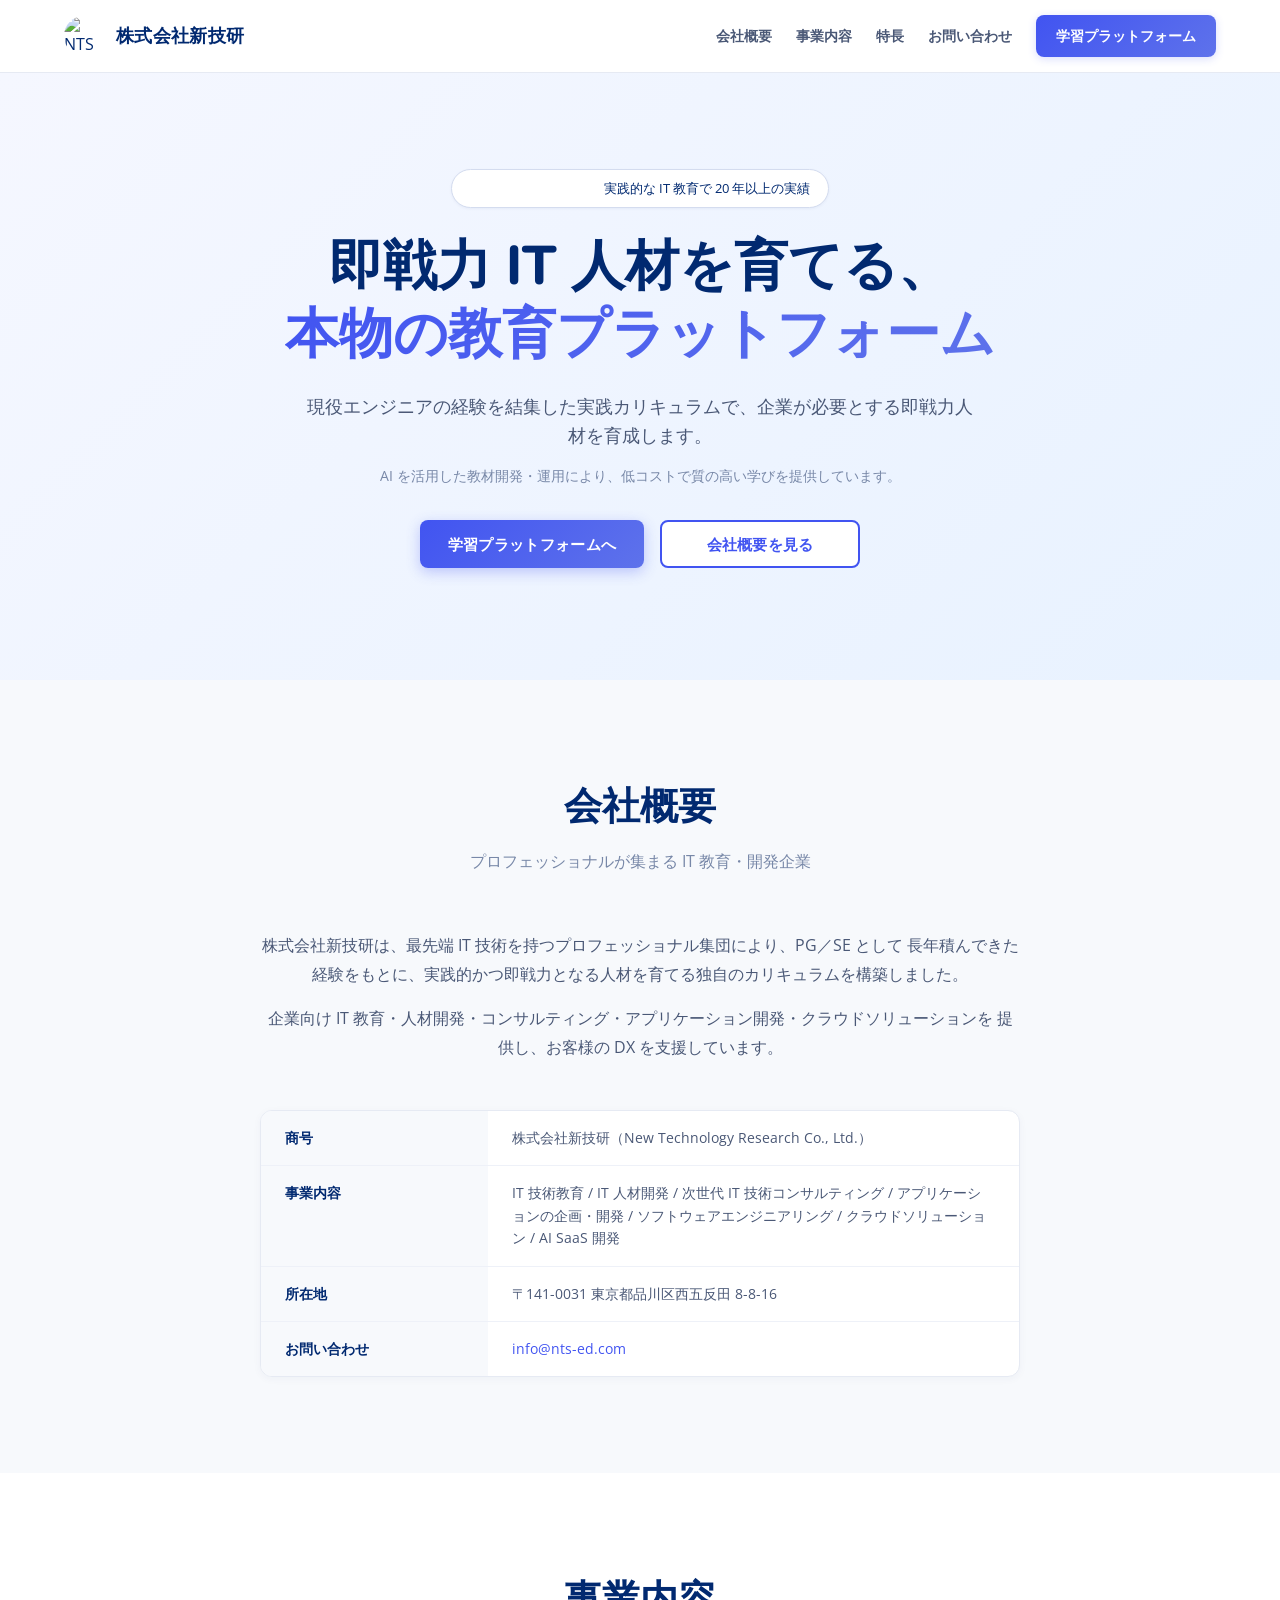
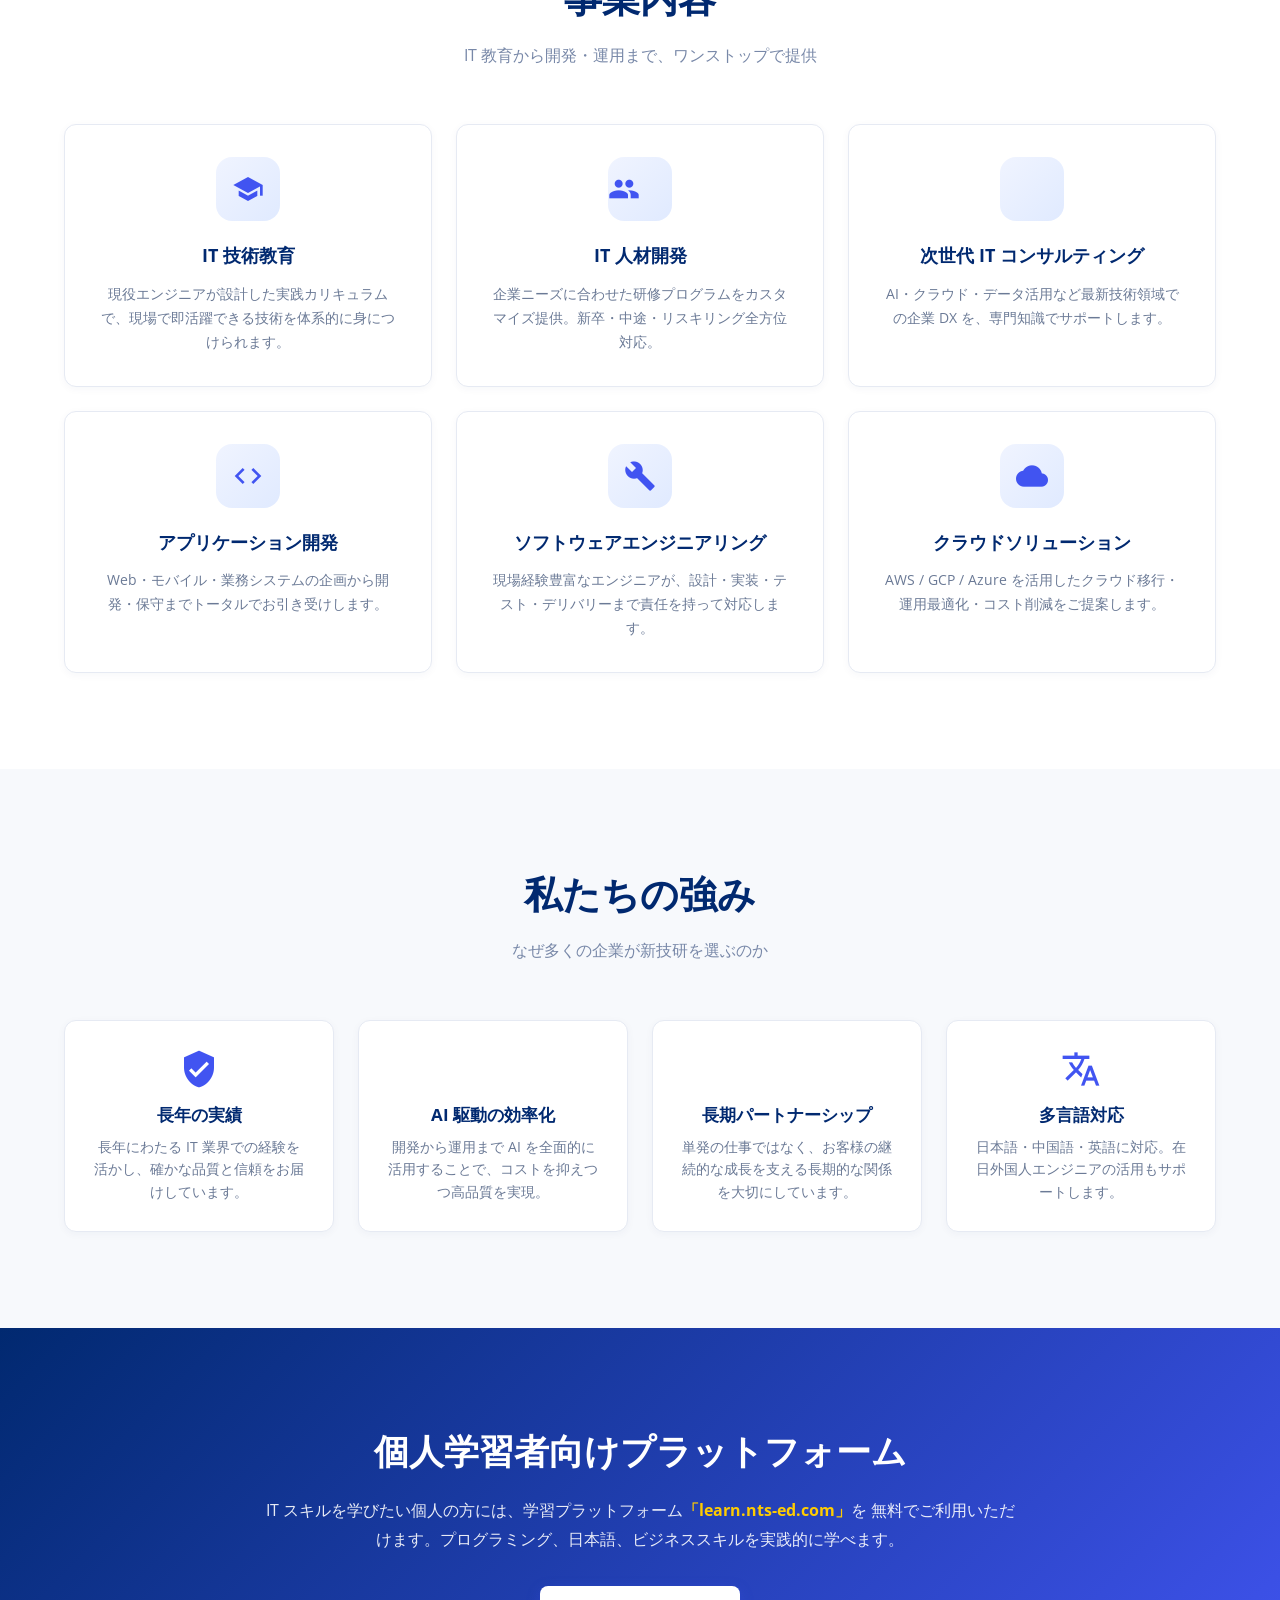
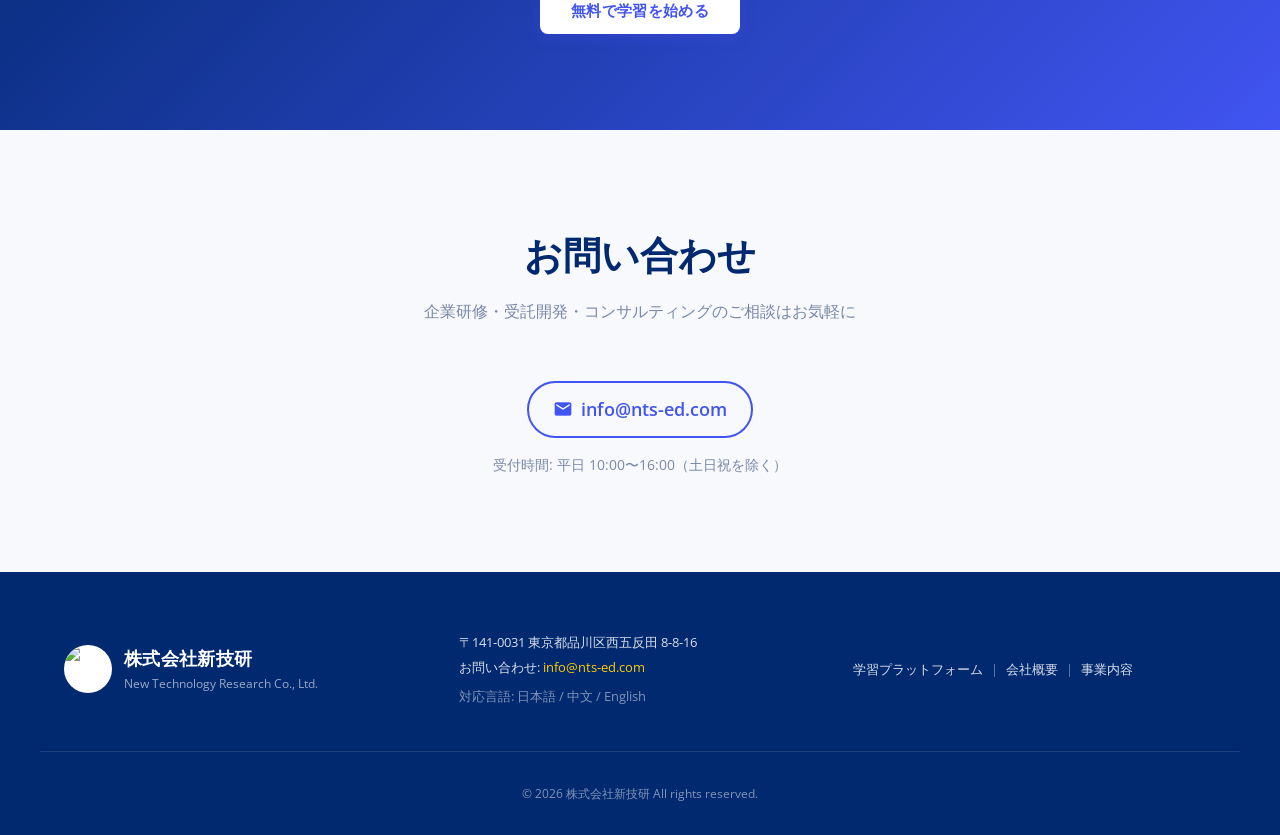
==== index.html @ fd49f2a6 "redesign: clean professional landing page matching learn.nts-ed.com style Replaces the BootstrapMade" ====
<!DOCTYPE html>
<html lang="ja">

<head>
  <meta charset="utf-8">
  <meta content="width=device-width, initial-scale=1.0" name="viewport">

  <title>株式会社新技研 — IT 教育・人材開発・AI ソリューション</title>
  <meta name="description" content="株式会社新技研は、即戦力 IT 人材を育成する教育サービスと、企業向け AI ソリューション・アプリケーション開発を提供しています。">
  <meta name="keywords" content="IT教育, IT人材育成, プログラミング教育, AIソリューション, クラウド開発, 株式会社新技研">

  <!-- Favicons -->
  <link href="assets/img/favicon.png" rel="icon">
  <link href="assets/img/apple-touch-icon.png" rel="apple-touch-icon">

  <!-- Google Fonts -->
  <link href="https://fonts.googleapis.com/css?family=Open+Sans:300,300i,400,400i,600,600i,700,700i|Nunito:300,300i,400,400i,600,600i,700,700i,800,800i&display=swap" rel="stylesheet">

  <!-- Material Icons -->
  <link href="https://fonts.googleapis.com/icon?family=Material+Icons" rel="stylesheet">

  <link href="assets/css/style.css" rel="stylesheet">
</head>

<body>

  <!-- ======= Header ======= -->
  <header class="site-header">
    <div class="container header-inner">
      <a href="#" class="brand">
        <img src="assets/img/logo.png" alt="NTS" class="brand-icon">
        <span class="brand-name">株式会社新技研</span>
      </a>
      <nav class="header-nav">
        <a href="#about">会社概要</a>
        <a href="#services">事業内容</a>
        <a href="#features">特長</a>
        <a href="#contact">お問い合わせ</a>
        <a href="https://learn.nts-ed.com" class="cta-link" target="_blank" rel="noopener">学習プラットフォーム</a>
      </nav>
      <button class="mobile-toggle" aria-label="メニュー" onclick="document.querySelector('.header-nav').classList.toggle('open')">
        <span class="material-icons">menu</span>
      </button>
    </div>
  </header>

  <main>
    <!-- ======= Hero ======= -->
    <section class="hero">
      <div class="container hero-inner">
        <div class="hero-badge">
          <span class="material-icons badge-icon">verified</span>
          実践的な IT 教育で 20 年以上の実績
        </div>
        <h1 class="hero-title">
          即戦力 IT 人材を育てる、<br>
          <span class="hero-highlight">本物の教育プラットフォーム</span>
        </h1>
        <p class="hero-subtitle">
          現役エンジニアの経験を結集した実践カリキュラムで、企業が必要とする即戦力人材を育成します。
        </p>
        <p class="hero-note">
          AI を活用した教材開発・運用により、低コストで質の高い学びを提供しています。
        </p>
        <div class="hero-cta">
          <a href="https://learn.nts-ed.com" class="btn btn-primary" target="_blank" rel="noopener">
            学習プラットフォームへ
          </a>
          <a href="#about" class="btn btn-outline">会社概要を見る</a>
        </div>
      </div>
    </section>

    <!-- ======= About ======= -->
    <section id="about" class="section about">
      <div class="container">
        <h2 class="section-title">会社概要</h2>
        <p class="section-subtitle">プロフェッショナルが集まる IT 教育・開発企業</p>

        <div class="about-text">
          <p>
            株式会社新技研は、最先端 IT 技術を持つプロフェッショナル集団により、PG／SE として
            長年積んできた経験をもとに、実践的かつ即戦力となる人材を育てる独自のカリキュラムを構築しました。
          </p>
          <p>
            企業向け IT 教育・人材開発・コンサルティング・アプリケーション開発・クラウドソリューションを
            提供し、お客様の DX を支援しています。
          </p>
        </div>

        <div class="company-info">
          <table>
            <tr>
              <th>商号</th>
              <td>株式会社新技研（New Technology Research Co., Ltd.）</td>
            </tr>
            <tr>
              <th>事業内容</th>
              <td>
                IT 技術教育 / IT 人材開発 / 次世代 IT 技術コンサルティング /
                アプリケーションの企画・開発 / ソフトウェアエンジニアリング /
                クラウドソリューション / AI SaaS 開発
              </td>
            </tr>
            <tr>
              <th>所在地</th>
              <td>〒141-0031 東京都品川区西五反田 8-8-16</td>
            </tr>
            <tr>
              <th>お問い合わせ</th>
              <td><a href="mailto:info@nts-ed.com">info&#64;nts-ed.com</a></td>
            </tr>
          </table>
        </div>
      </div>
    </section>

    <!-- ======= Services ======= -->
    <section id="services" class="section services">
      <div class="container">
        <h2 class="section-title">事業内容</h2>
        <p class="section-subtitle">IT 教育から開発・運用まで、ワンストップで提供</p>

        <div class="services-grid">
          <div class="service-card">
            <div class="service-icon-wrap">
              <span class="material-icons service-icon">school</span>
            </div>
            <h3>IT 技術教育</h3>
            <p>現役エンジニアが設計した実践カリキュラムで、現場で即活躍できる技術を体系的に身につけられます。</p>
          </div>
          <div class="service-card">
            <div class="service-icon-wrap">
              <span class="material-icons service-icon">groups</span>
            </div>
            <h3>IT 人材開発</h3>
            <p>企業ニーズに合わせた研修プログラムをカスタマイズ提供。新卒・中途・リスキリング全方位対応。</p>
          </div>
          <div class="service-card">
            <div class="service-icon-wrap">
              <span class="material-icons service-icon">insights</span>
            </div>
            <h3>次世代 IT コンサルティング</h3>
            <p>AI・クラウド・データ活用など最新技術領域での企業 DX を、専門知識でサポートします。</p>
          </div>
          <div class="service-card">
            <div class="service-icon-wrap">
              <span class="material-icons service-icon">code</span>
            </div>
            <h3>アプリケーション開発</h3>
            <p>Web・モバイル・業務システムの企画から開発・保守までトータルでお引き受けします。</p>
          </div>
          <div class="service-card">
            <div class="service-icon-wrap">
              <span class="material-icons service-icon">build</span>
            </div>
            <h3>ソフトウェアエンジニアリング</h3>
            <p>現場経験豊富なエンジニアが、設計・実装・テスト・デリバリーまで責任を持って対応します。</p>
          </div>
          <div class="service-card">
            <div class="service-icon-wrap">
              <span class="material-icons service-icon">cloud</span>
            </div>
            <h3>クラウドソリューション</h3>
            <p>AWS / GCP / Azure を活用したクラウド移行・運用最適化・コスト削減をご提案します。</p>
          </div>
        </div>
      </div>
    </section>

    <!-- ======= Features ======= -->
    <section id="features" class="section features">
      <div class="container">
        <h2 class="section-title">私たちの強み</h2>
        <p class="section-subtitle">なぜ多くの企業が新技研を選ぶのか</p>

        <div class="features-grid">
          <div class="feature-card">
            <span class="material-icons feature-icon">verified_user</span>
            <h3>長年の実績</h3>
            <p>長年にわたる IT 業界での経験を活かし、確かな品質と信頼をお届けしています。</p>
          </div>
          <div class="feature-card">
            <span class="material-icons feature-icon">smart_toy</span>
            <h3>AI 駆動の効率化</h3>
            <p>開発から運用まで AI を全面的に活用することで、コストを抑えつつ高品質を実現。</p>
          </div>
          <div class="feature-card">
            <span class="material-icons feature-icon">handshake</span>
            <h3>長期パートナーシップ</h3>
            <p>単発の仕事ではなく、お客様の継続的な成長を支える長期的な関係を大切にしています。</p>
          </div>
          <div class="feature-card">
            <span class="material-icons feature-icon">translate</span>
            <h3>多言語対応</h3>
            <p>日本語・中国語・英語に対応。在日外国人エンジニアの活用もサポートします。</p>
          </div>
        </div>
      </div>
    </section>

    <!-- ======= Learning Platform CTA ======= -->
    <section class="section platform-cta">
      <div class="container narrow text-center">
        <h2>個人学習者向けプラットフォーム</h2>
        <p>
          IT スキルを学びたい個人の方には、学習プラットフォーム<strong>「learn.nts-ed.com」</strong>を
          無料でご利用いただけます。プログラミング、日本語、ビジネススキルを実践的に学べます。
        </p>
        <a href="https://learn.nts-ed.com" class="btn btn-primary" target="_blank" rel="noopener">
          無料で学習を始める
        </a>
      </div>
    </section>

    <!-- ======= Contact ======= -->
    <section id="contact" class="section contact">
      <div class="container narrow text-center">
        <h2 class="section-title">お問い合わせ</h2>
        <p class="section-subtitle">企業研修・受託開発・コンサルティングのご相談はお気軽に</p>

        <div class="contact-info">
          <a href="mailto:info@nts-ed.com" class="contact-email">
            <span class="material-icons">mail</span>
            info&#64;nts-ed.com
          </a>
          <p class="contact-hours">受付時間: 平日 10:00〜16:00（土日祝を除く）</p>
        </div>
      </div>
    </section>
  </main>

  <!-- ======= Footer ======= -->
  <footer class="site-footer">
    <div class="container footer-inner">
      <div class="footer-brand">
        <img src="assets/img/logo.png" alt="NTS" class="brand-icon">
        <div>
          <div class="brand-name">株式会社新技研</div>
          <div class="brand-en">New Technology Research Co., Ltd.</div>
        </div>
      </div>
      <div class="footer-info">
        <p>〒141-0031 東京都品川区西五反田 8-8-16</p>
        <p>お問い合わせ: <a href="mailto:info@nts-ed.com">info&#64;nts-ed.com</a></p>
        <p class="footer-meta">対応言語: 日本語 / 中文 / English</p>
      </div>
      <div class="footer-links">
        <a href="https://learn.nts-ed.com" target="_blank" rel="noopener">学習プラットフォーム</a>
        <span class="sep">|</span>
        <a href="#about">会社概要</a>
        <span class="sep">|</span>
        <a href="#services">事業内容</a>
      </div>
    </div>
    <div class="copyright">
      &copy; <span id="year"></span> 株式会社新技研 All rights reserved.
    </div>
  </footer>

  <script>
    document.getElementById('year').textContent = new Date().getFullYear();
  </script>
</body>

</html>
---- assets/css/style.css ----
/*
 * NTS Education — clean professional landing page
 * Matches the style of learn.nts-ed.com (Edu B2C LandingPage)
 */

* {
  box-sizing: border-box;
  margin: 0;
  padding: 0;
}

html {
  scroll-behavior: smooth;
}

body {
  font-family: 'Open Sans', system-ui, -apple-system, sans-serif;
  color: #1a2540;
  line-height: 1.6;
  background: #fff;
}

a {
  color: #4154f1;
  text-decoration: none;
  transition: color 0.2s;
}

a:hover {
  color: #5e72eb;
}

img {
  max-width: 100%;
  display: block;
}

.container {
  max-width: 1200px;
  margin: 0 auto;
  padding: 0 24px;
}
.container.narrow {
  max-width: 800px;
}
.text-center {
  text-align: center;
}

/* ── Header ─────────────────────────────── */
.site-header {
  position: sticky;
  top: 0;
  z-index: 100;
  background: rgba(255, 255, 255, 0.95);
  backdrop-filter: saturate(180%) blur(10px);
  border-bottom: 1px solid #e6eaf3;
}

.header-inner {
  display: flex;
  justify-content: space-between;
  align-items: center;
  height: 72px;
  flex-wrap: wrap;
  gap: 12px;
}

.brand {
  display: flex;
  align-items: center;
  gap: 12px;
  color: #012970;
}

.brand-icon {
  width: 40px;
  height: 40px;
  border-radius: 50%;
  background: #fff;
}

.brand-name {
  font-size: 18px;
  font-weight: 700;
  letter-spacing: 0.3px;
  font-family: 'Nunito', sans-serif;
}

.header-nav {
  display: flex;
  align-items: center;
  gap: 24px;
}

.header-nav a {
  color: #4a5876;
  font-size: 14px;
  font-weight: 600;
  padding: 8px 0;
  transition: color 0.2s;
}

.header-nav a:hover {
  color: #4154f1;
}

.header-nav a.cta-link {
  background: linear-gradient(135deg, #4154f1 0%, #5e72eb 100%);
  color: #fff;
  padding: 10px 20px;
  border-radius: 8px;
  box-shadow: 0 2px 8px rgba(65, 84, 241, 0.2);
}

.header-nav a.cta-link:hover {
  color: #fff;
  transform: translateY(-1px);
  box-shadow: 0 4px 12px rgba(65, 84, 241, 0.3);
}

.mobile-toggle {
  display: none;
  background: none;
  border: none;
  cursor: pointer;
  color: #012970;
}

/* ── Hero ───────────────────────────────── */
.hero {
  background: linear-gradient(135deg, #f5f7ff 0%, #e8f2ff 100%);
  padding: 96px 0 112px;
  text-align: center;
}

.hero-inner {
  max-width: 820px;
  margin: 0 auto;
}

.hero-badge {
  display: inline-flex;
  align-items: center;
  gap: 6px;
  padding: 8px 18px;
  background: #fff;
  border: 1px solid #d4dcef;
  border-radius: 999px;
  font-size: 13px;
  color: #012970;
  margin-bottom: 24px;
  box-shadow: 0 1px 3px rgba(1, 41, 112, 0.05);
}

.badge-icon {
  font-size: 16px;
  color: #4154f1;
}

.hero-title {
  font-size: clamp(2rem, 5vw, 3.4rem);
  font-weight: 800;
  line-height: 1.25;
  color: #012970;
  margin: 0 0 24px;
  font-family: 'Nunito', 'Open Sans', sans-serif;
}

.hero-highlight {
  background: linear-gradient(135deg, #4154f1 0%, #5e72eb 100%);
  -webkit-background-clip: text;
  background-clip: text;
  color: transparent;
}

.hero-subtitle {
  font-size: 18px;
  color: #4a5876;
  max-width: 680px;
  margin: 0 auto 16px;
}

.hero-note {
  font-size: 14px;
  color: #7888a8;
  max-width: 680px;
  margin: 0 auto 32px;
}

.hero-cta {
  display: flex;
  gap: 16px;
  justify-content: center;
  flex-wrap: wrap;
}

.btn {
  display: inline-flex;
  align-items: center;
  justify-content: center;
  min-width: 200px;
  height: 48px;
  padding: 0 28px;
  border-radius: 8px;
  font-size: 15px;
  font-weight: 600;
  letter-spacing: 0.3px;
  cursor: pointer;
  border: none;
  transition: transform 0.2s, box-shadow 0.2s;
  text-decoration: none;
}

.btn-primary {
  background: linear-gradient(135deg, #4154f1 0%, #5e72eb 100%);
  color: #fff;
  box-shadow: 0 4px 14px rgba(65, 84, 241, 0.3);
}

.btn-primary:hover {
  color: #fff;
  transform: translateY(-2px);
  box-shadow: 0 6px 18px rgba(65, 84, 241, 0.4);
}

.btn-outline {
  background: #fff;
  color: #4154f1;
  border: 2px solid #4154f1;
}

.btn-outline:hover {
  background: #f0f4ff;
  color: #4154f1;
  transform: translateY(-2px);
}

/* ── Section base ───────────────────────── */
.section {
  padding: 96px 0;
}

.section:nth-of-type(even) {
  background: #f7f9fc;
}

.section-title {
  text-align: center;
  font-size: clamp(1.8rem, 3vw, 2.4rem);
  font-weight: 800;
  color: #012970;
  margin: 0 0 12px;
  font-family: 'Nunito', sans-serif;
}

.section-subtitle {
  text-align: center;
  color: #7888a8;
  margin: 0 0 56px;
  font-size: 16px;
}

/* ── About ──────────────────────────────── */
.about-text {
  max-width: 760px;
  margin: 0 auto 48px;
  text-align: center;
}

.about-text p {
  color: #4a5876;
  font-size: 16px;
  margin-bottom: 16px;
  line-height: 1.8;
}

.company-info {
  max-width: 760px;
  margin: 0 auto;
  background: #fff;
  border: 1px solid #e6eaf3;
  border-radius: 12px;
  box-shadow: 0 2px 8px rgba(1, 41, 112, 0.04);
  overflow: hidden;
}

.company-info table {
  width: 100%;
  border-collapse: collapse;
}

.company-info th,
.company-info td {
  padding: 16px 24px;
  text-align: left;
  vertical-align: top;
  border-bottom: 1px solid #eef1f8;
  font-size: 14px;
}

.company-info tr:last-child th,
.company-info tr:last-child td {
  border-bottom: none;
}

.company-info th {
  width: 30%;
  background: #f7f9fc;
  color: #012970;
  font-weight: 700;
}

.company-info td {
  color: #4a5876;
}

/* ── Services ───────────────────────────── */
.services-grid {
  display: grid;
  grid-template-columns: repeat(auto-fit, minmax(300px, 1fr));
  gap: 24px;
}

.service-card {
  background: #fff;
  border: 1px solid #e6eaf3;
  border-radius: 12px;
  padding: 32px;
  text-align: center;
  box-shadow: 0 2px 8px rgba(1, 41, 112, 0.04);
  transition: transform 0.2s, box-shadow 0.2s;
}

.service-card:hover {
  transform: translateY(-3px);
  box-shadow: 0 8px 24px rgba(1, 41, 112, 0.08);
}

.service-icon-wrap {
  width: 64px;
  height: 64px;
  margin: 0 auto 20px;
  background: linear-gradient(135deg, #f0f4ff 0%, #e0eaff 100%);
  border-radius: 16px;
  display: flex;
  align-items: center;
  justify-content: center;
}

.service-icon {
  font-size: 32px;
  color: #4154f1;
}

.service-card h3 {
  font-size: 18px;
  font-weight: 700;
  color: #012970;
  margin: 0 0 12px;
}

.service-card p {
  color: #6b7a96;
  font-size: 14px;
  margin: 0;
  line-height: 1.7;
}

/* ── Features ───────────────────────────── */
.features-grid {
  display: grid;
  grid-template-columns: repeat(auto-fit, minmax(260px, 1fr));
  gap: 24px;
}

.feature-card {
  background: #fff;
  border: 1px solid #e6eaf3;
  border-radius: 12px;
  padding: 28px;
  text-align: center;
  box-shadow: 0 2px 8px rgba(1, 41, 112, 0.04);
  transition: transform 0.2s, box-shadow 0.2s;
}

.feature-card:hover {
  transform: translateY(-3px);
  box-shadow: 0 8px 24px rgba(1, 41, 112, 0.08);
}

.feature-icon {
  font-size: 40px;
  color: #4154f1;
  margin-bottom: 12px;
}

.feature-card h3 {
  font-size: 17px;
  font-weight: 700;
  color: #012970;
  margin: 0 0 8px;
}

.feature-card p {
  color: #6b7a96;
  font-size: 14px;
  margin: 0;
  line-height: 1.6;
}

/* ── Platform CTA ───────────────────────── */
.platform-cta {
  background: linear-gradient(135deg, #012970 0%, #4154f1 100%) !important;
  color: #fff;
}

.platform-cta h2 {
  color: #fff;
  font-size: clamp(1.6rem, 3vw, 2.2rem);
  font-weight: 800;
  margin: 0 0 16px;
  font-family: 'Nunito', sans-serif;
}

.platform-cta p {
  color: rgba(255, 255, 255, 0.9);
  font-size: 16px;
  margin: 0 0 32px;
  line-height: 1.8;
}

.platform-cta strong {
  color: #ffcc00;
}

.platform-cta .btn-primary {
  background: #fff;
  color: #4154f1;
}

.platform-cta .btn-primary:hover {
  color: #4154f1;
}

/* ── Contact ────────────────────────────── */
.contact-info {
  margin-top: 24px;
}

.contact-email {
  display: inline-flex;
  align-items: center;
  gap: 8px;
  font-size: 18px;
  font-weight: 600;
  color: #4154f1;
  padding: 12px 24px;
  border: 2px solid #4154f1;
  border-radius: 999px;
  margin-bottom: 16px;
  transition: background 0.2s, transform 0.2s;
}

.contact-email:hover {
  background: #f0f4ff;
  transform: translateY(-1px);
}

.contact-email .material-icons {
  font-size: 20px;
}

.contact-hours {
  color: #7888a8;
  font-size: 14px;
  margin: 0;
}

/* ── Footer ─────────────────────────────── */
.site-footer {
  background: #012970;
  color: rgba(255, 255, 255, 0.85);
  padding: 56px 0 32px;
}

.footer-inner {
  display: grid;
  grid-template-columns: repeat(auto-fit, minmax(240px, 1fr));
  gap: 32px;
  margin-bottom: 40px;
}

.footer-brand {
  display: flex;
  align-items: center;
  gap: 12px;
}

.footer-brand .brand-icon {
  width: 48px;
  height: 48px;
}

.footer-brand .brand-name {
  font-size: 18px;
  font-weight: 700;
  color: #fff;
  font-family: 'Nunito', sans-serif;
}

.footer-brand .brand-en {
  font-size: 12px;
  color: rgba(255, 255, 255, 0.6);
}

.footer-info p {
  margin: 4px 0;
  font-size: 13px;
}

.footer-info a {
  color: #ffcc00;
}

.footer-info a:hover {
  color: #fff;
}

.footer-meta {
  color: rgba(255, 255, 255, 0.5);
  font-size: 12px;
  margin-top: 8px !important;
}

.footer-links {
  display: flex;
  flex-wrap: wrap;
  gap: 8px;
  align-items: center;
  font-size: 13px;
}

.footer-links a {
  color: rgba(255, 255, 255, 0.85);
}

.footer-links a:hover {
  color: #fff;
}

.footer-links .sep {
  color: rgba(255, 255, 255, 0.4);
}

.copyright {
  text-align: center;
  font-size: 12px;
  color: rgba(255, 255, 255, 0.5);
  border-top: 1px solid rgba(255, 255, 255, 0.1);
  padding-top: 32px;
  max-width: 1200px;
  margin: 0 auto;
  padding-left: 24px;
  padding-right: 24px;
}

/* ── Responsive ─────────────────────────── */
@media (max-width: 768px) {
  .header-nav {
    display: none;
    position: absolute;
    top: 72px;
    left: 0;
    right: 0;
    background: #fff;
    flex-direction: column;
    padding: 16px 24px;
    gap: 12px;
    border-bottom: 1px solid #e6eaf3;
    box-shadow: 0 4px 12px rgba(0, 0, 0, 0.05);
  }

  .header-nav.open {
    display: flex;
  }

  .header-nav a.cta-link {
    text-align: center;
  }

  .mobile-toggle {
    display: block;
  }

  .hero {
    padding: 64px 0 80px;
  }

  .section {
    padding: 64px 0;
  }

  .section-title {
    margin-bottom: 8px;
  }

  .section-subtitle {
    margin-bottom: 40px;
  }

  .btn {
    min-width: 180px;
  }

  .footer-inner {
    text-align: center;
  }

  .footer-brand {
    justify-content: center;
  }

  .footer-links {
    justify-content: center;
  }
}
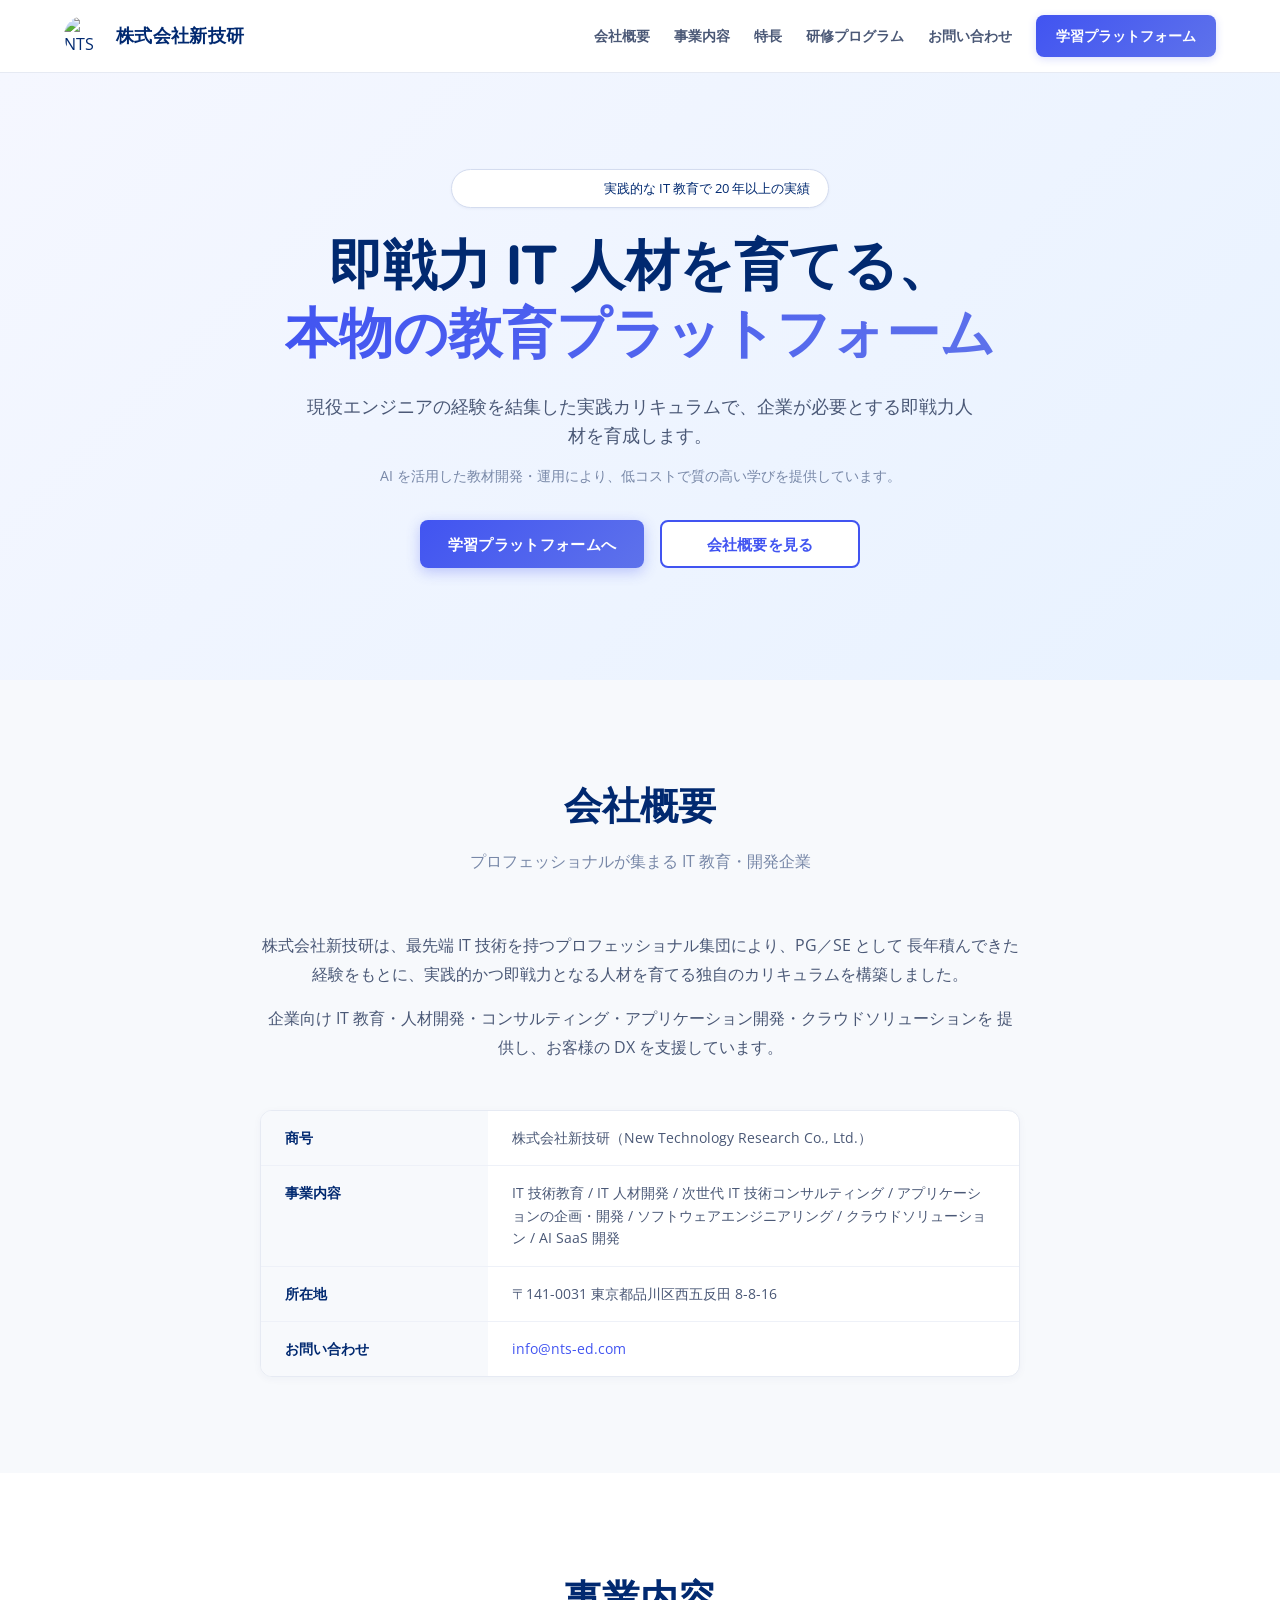
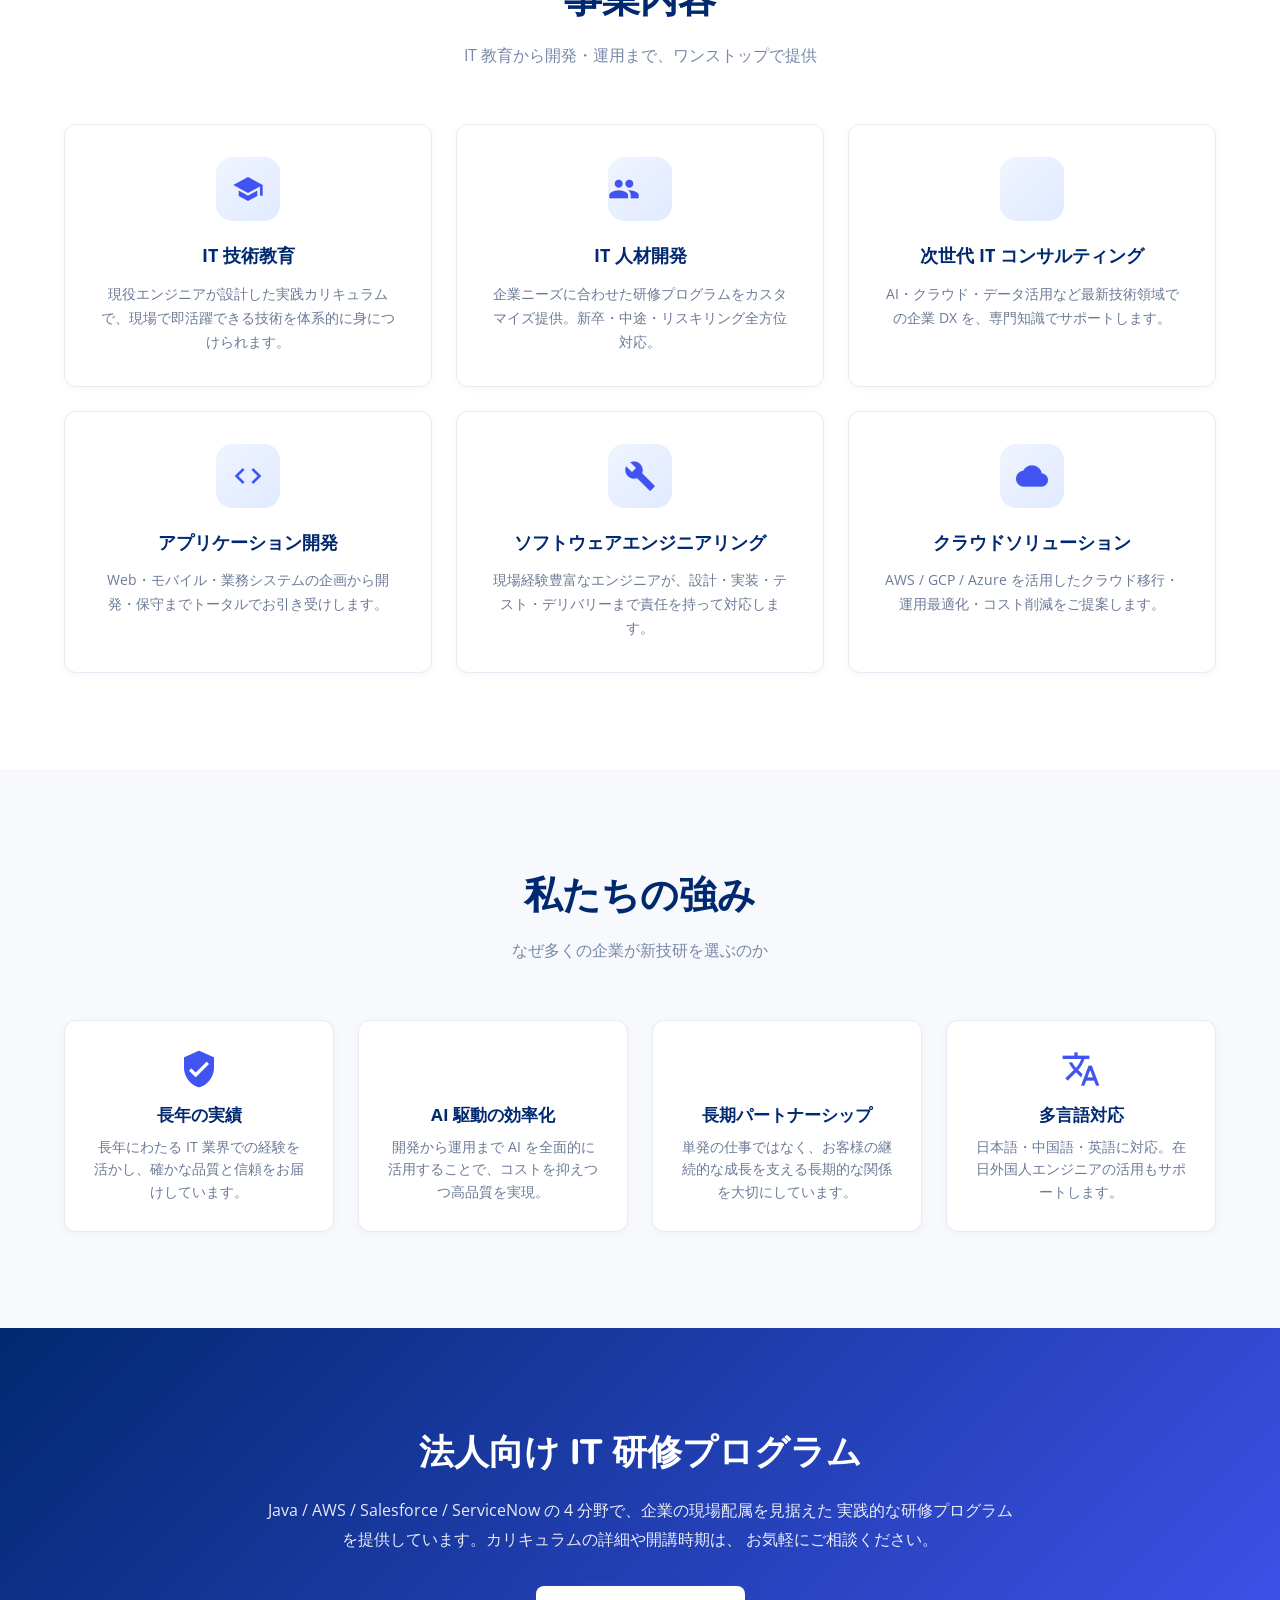
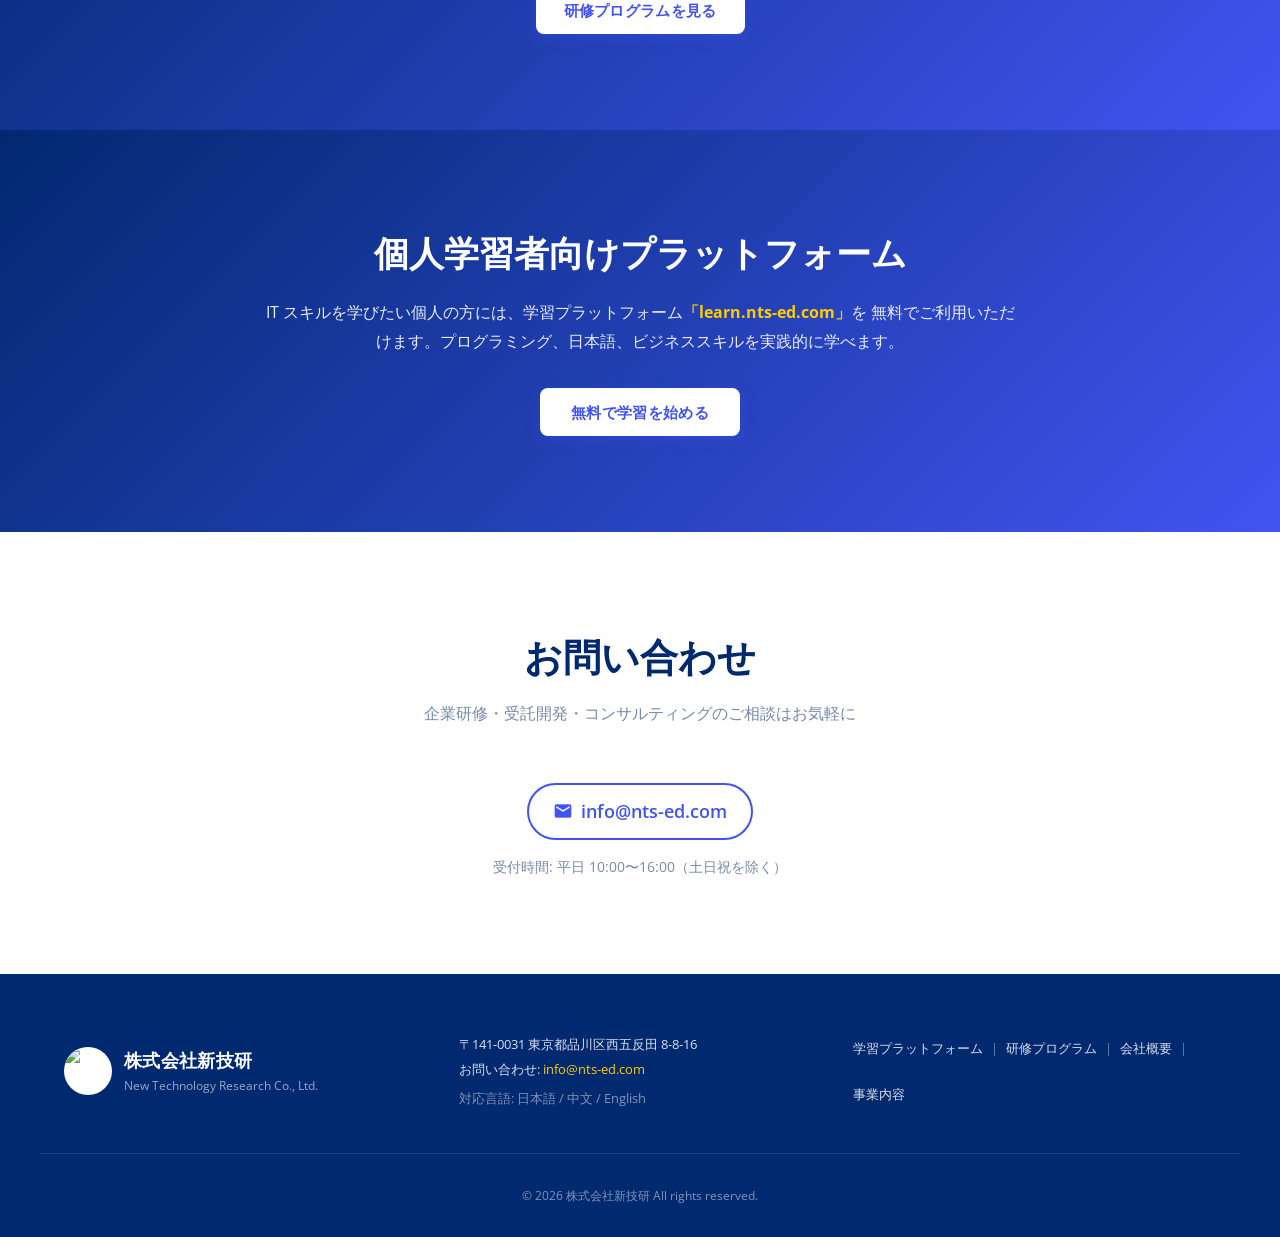
==== commit 1d61ea05: "feat: add corporate training programs page (JAVA/AWS/Salesforce/ServiceNow) New /training-programs.h" ====
--- a/index.html
+++ b/index.html
@@ -35,6 +35,7 @@
         <a href="#about">会社概要</a>
         <a href="#services">事業内容</a>
         <a href="#features">特長</a>
+        <a href="training-programs.html">研修プログラム</a>
         <a href="#contact">お問い合わせ</a>
         <a href="https://learn.nts-ed.com" class="cta-link" target="_blank" rel="noopener">学習プラットフォーム</a>
       </nav>
@@ -199,6 +200,21 @@
       </div>
     </section>
 
+    <!-- ======= Training Programs CTA ======= -->
+    <section class="section platform-cta">
+      <div class="container narrow text-center">
+        <h2>法人向け IT 研修プログラム</h2>
+        <p>
+          Java / AWS / Salesforce / ServiceNow の 4 分野で、企業の現場配属を見据えた
+          実践的な研修プログラムを提供しています。カリキュラムの詳細や開講時期は、
+          お気軽にご相談ください。
+        </p>
+        <a href="training-programs.html" class="btn btn-primary">
+          研修プログラムを見る
+        </a>
+      </div>
+    </section>
+
     <!-- ======= Learning Platform CTA ======= -->
     <section class="section platform-cta">
       <div class="container narrow text-center">
@@ -248,6 +264,8 @@
       <div class="footer-links">
         <a href="https://learn.nts-ed.com" target="_blank" rel="noopener">学習プラットフォーム</a>
         <span class="sep">|</span>
+        <a href="training-programs.html">研修プログラム</a>
+        <span class="sep">|</span>
         <a href="#about">会社概要</a>
         <span class="sep">|</span>
         <a href="#services">事業内容</a>
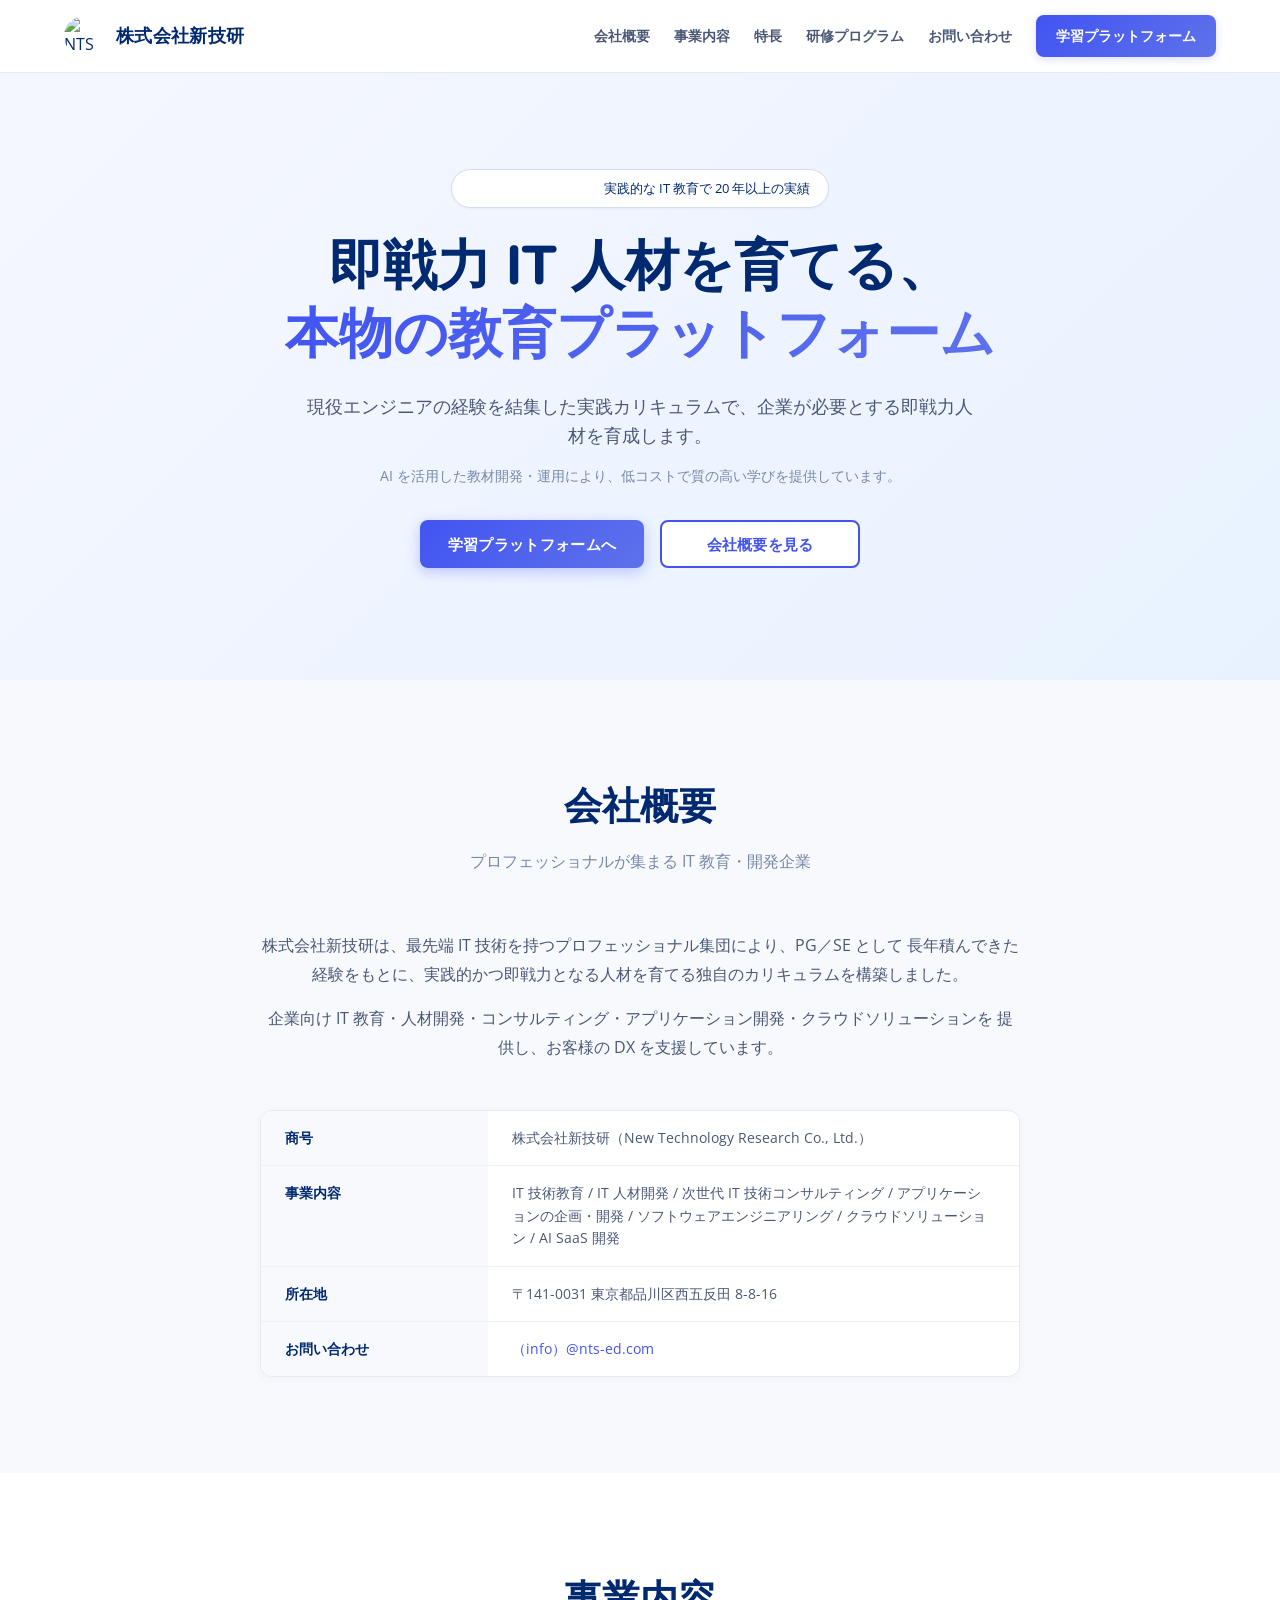
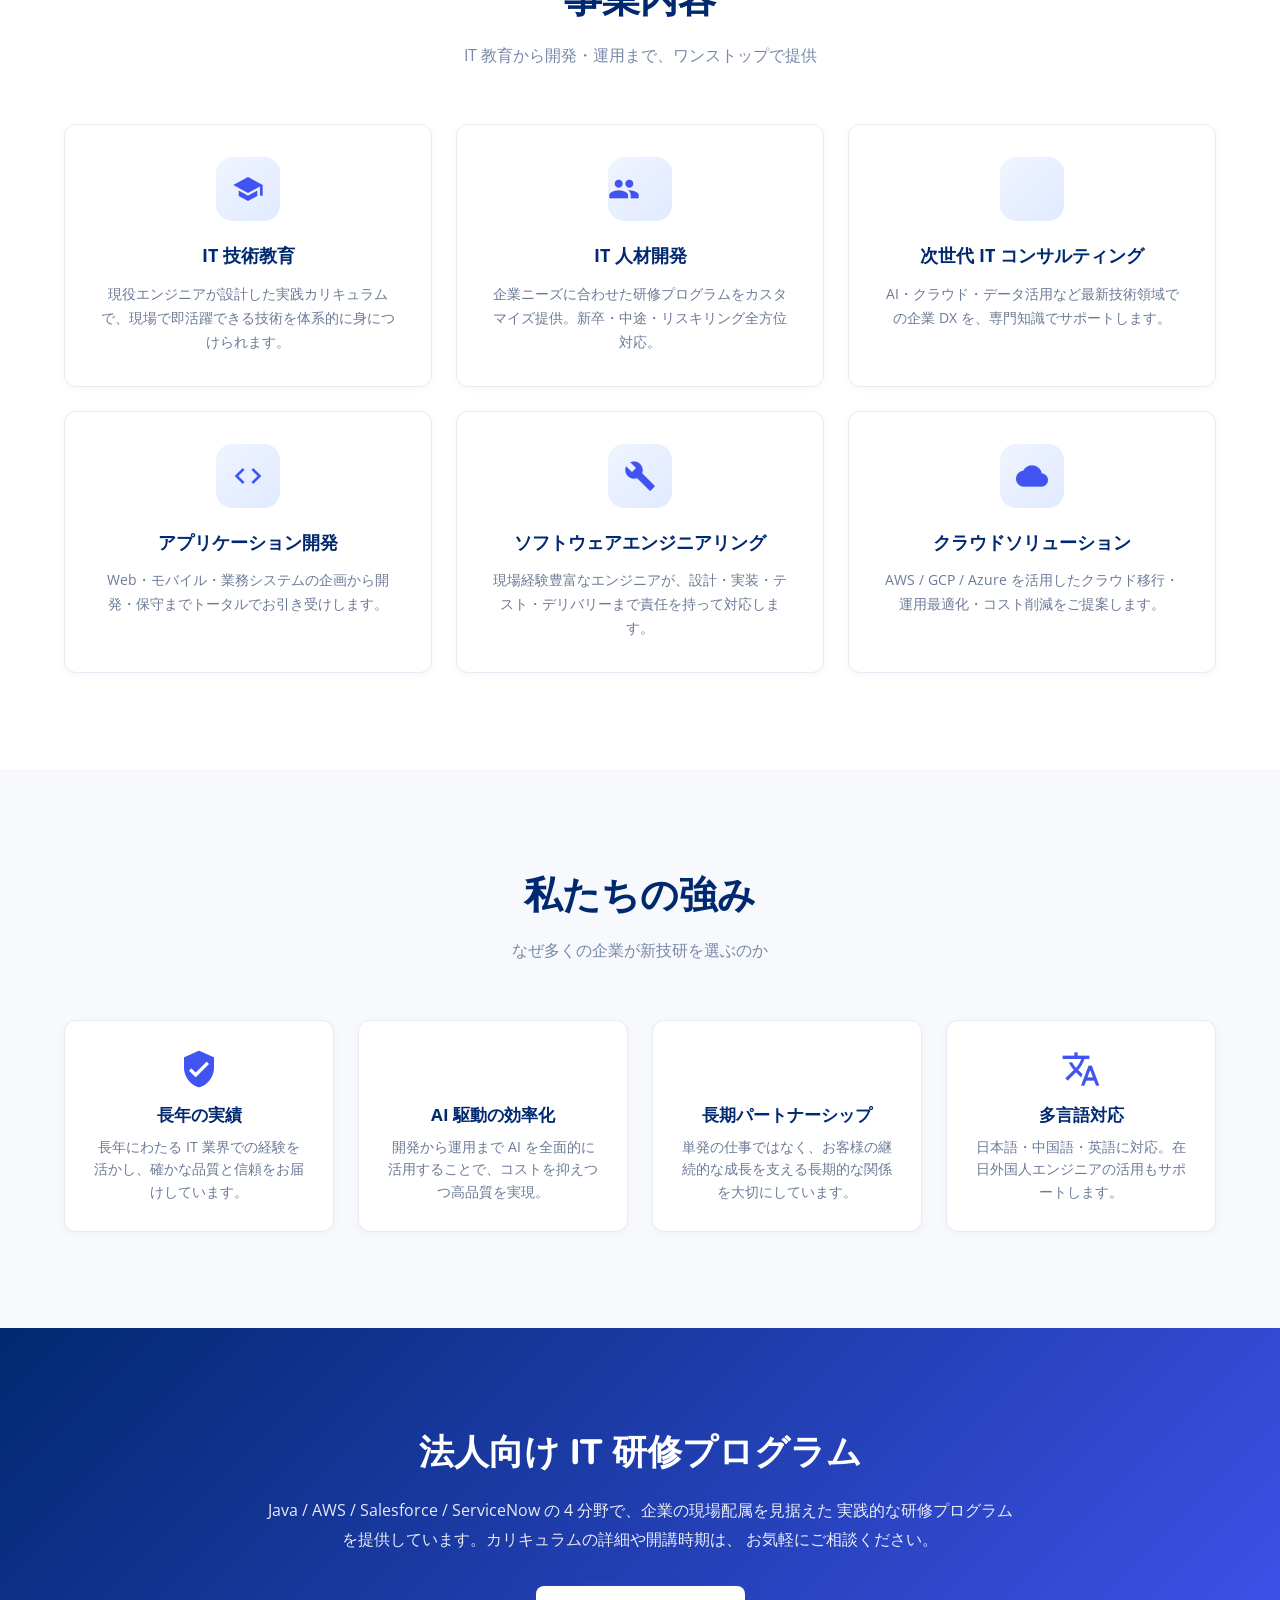
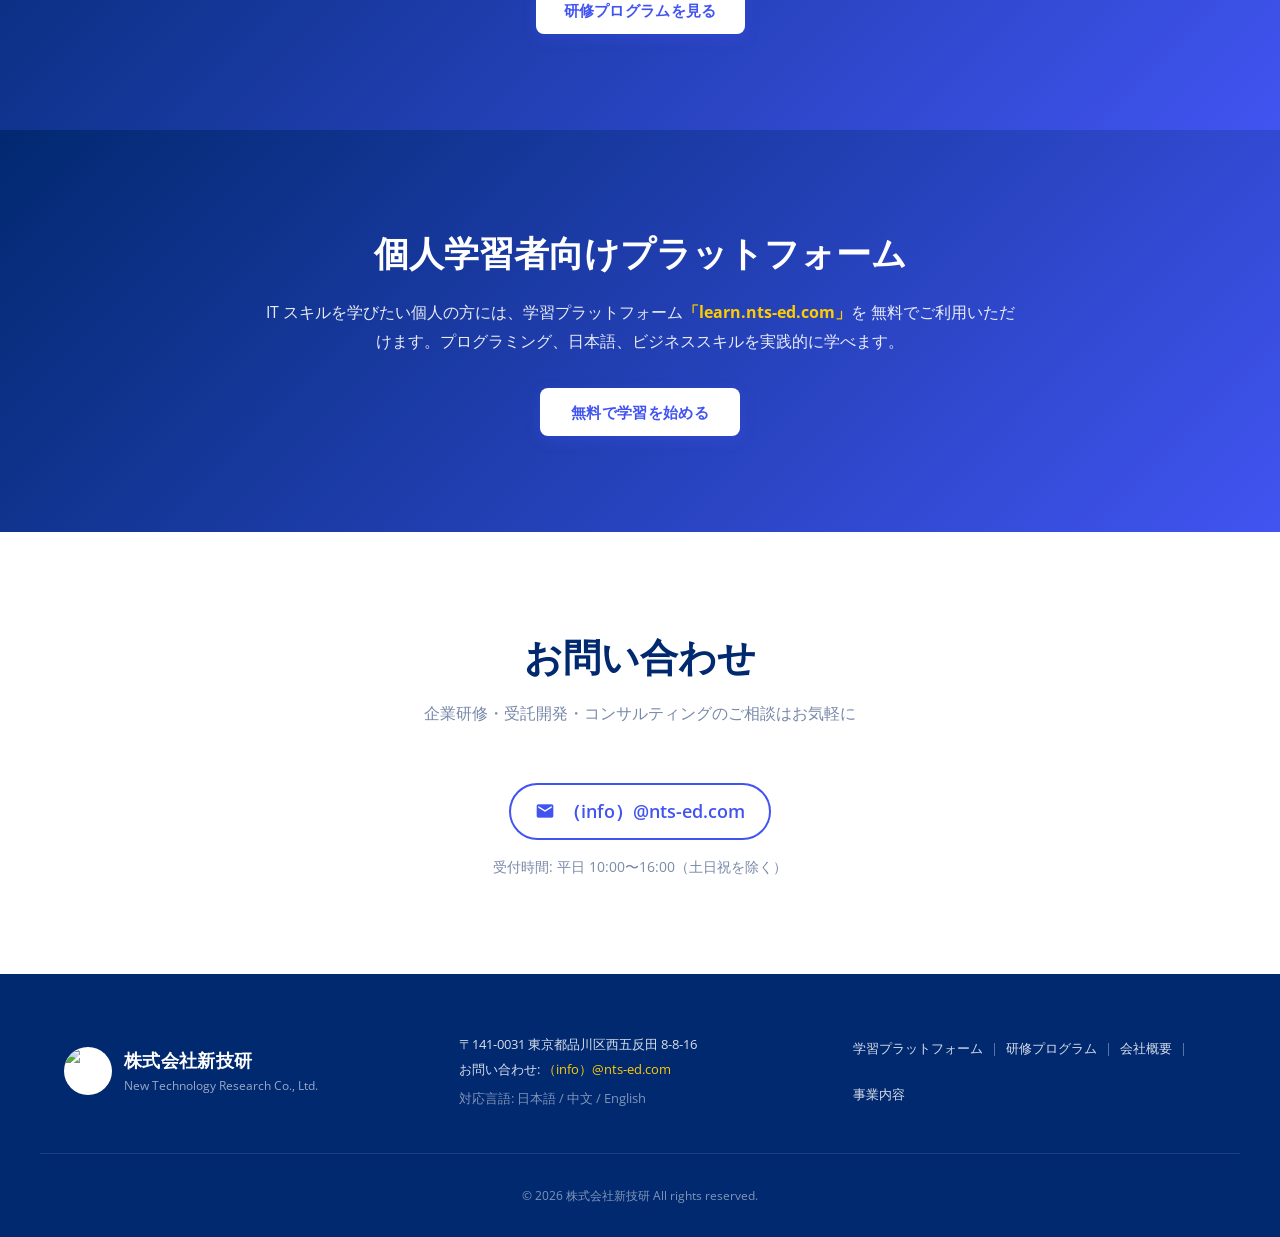
==== commit adf795fe: "chore(training): disable per-course CTA, obfuscate email display, drop "約" - Per-course "この研修について問い合" ====
--- a/index.html
+++ b/index.html
@@ -9,9 +9,57 @@
   <meta name="description" content="株式会社新技研は、即戦力 IT 人材を育成する教育サービスと、企業向け AI ソリューション・アプリケーション開発を提供しています。">
   <meta name="keywords" content="IT教育, IT人材育成, プログラミング教育, AIソリューション, クラウド開発, 株式会社新技研">
 
+  <!-- Canonical -->
+  <link rel="canonical" href="https://nts-ed.com/">
+
+  <!-- Open Graph -->
+  <meta property="og:type" content="website">
+  <meta property="og:url" content="https://nts-ed.com/">
+  <meta property="og:title" content="株式会社新技研 — IT 教育・人材開発・AI ソリューション">
+  <meta property="og:description" content="株式会社新技研は、即戦力 IT 人材を育成する教育サービスと、企業向け AI ソリューション・アプリケーション開発を提供しています。">
+  <meta property="og:site_name" content="株式会社新技研">
+  <meta property="og:locale" content="ja_JP">
+  <meta property="og:image" content="https://nts-ed.com/assets/img/logo.png">
+
+  <!-- Twitter Card -->
+  <meta name="twitter:card" content="summary">
+  <meta name="twitter:title" content="株式会社新技研 — IT 教育・人材開発・AI ソリューション">
+  <meta name="twitter:description" content="即戦力 IT 人材を育成する教育サービスと、企業向け AI ソリューション・アプリケーション開発を提供しています。">
+  <meta name="twitter:image" content="https://nts-ed.com/assets/img/logo.png">
+
   <!-- Favicons -->
   <link href="assets/img/favicon.png" rel="icon">
   <link href="assets/img/apple-touch-icon.png" rel="apple-touch-icon">
+
+  <!-- JSON-LD: Organization -->
+  <script type="application/ld+json">
+  {
+    "@context": "https://schema.org",
+    "@type": "Organization",
+    "@id": "https://nts-ed.com/#organization",
+    "name": "株式会社新技研",
+    "alternateName": "NTS Education",
+    "url": "https://nts-ed.com",
+    "logo": "https://nts-ed.com/assets/img/logo.png",
+    "email": "info@nts-ed.com",
+    "address": {
+      "@type": "PostalAddress",
+      "postalCode": "141-0031",
+      "addressCountry": "JP",
+      "addressRegion": "東京都",
+      "addressLocality": "品川区",
+      "streetAddress": "西五反田 8-8-16"
+    },
+    "description": "株式会社新技研は、即戦力 IT 人材を育成する教育サービスと、企業向け AI ソリューション・アプリケーション開発を提供しています。",
+    "founder": {
+      "@type": "Person",
+      "name": "段 二龍"
+    },
+    "sameAs": [
+      "https://learn.nts-ed.com"
+    ]
+  }
+  </script>
 
   <!-- Google Fonts -->
   <link href="https://fonts.googleapis.com/css?family=Open+Sans:300,300i,400,400i,600,600i,700,700i|Nunito:300,300i,400,400i,600,600i,700,700i,800,800i&display=swap" rel="stylesheet">
@@ -109,7 +157,7 @@
             </tr>
             <tr>
               <th>お問い合わせ</th>
-              <td><a href="mailto:info@nts-ed.com">info&#64;nts-ed.com</a></td>
+              <td><a href="mailto:info@nts-ed.com">（info）@nts-ed.com</a></td>
             </tr>
           </table>
         </div>
@@ -238,7 +286,7 @@
         <div class="contact-info">
           <a href="mailto:info@nts-ed.com" class="contact-email">
             <span class="material-icons">mail</span>
-            info&#64;nts-ed.com
+            （info）@nts-ed.com
           </a>
           <p class="contact-hours">受付時間: 平日 10:00〜16:00（土日祝を除く）</p>
         </div>
@@ -258,7 +306,7 @@
       </div>
       <div class="footer-info">
         <p>〒141-0031 東京都品川区西五反田 8-8-16</p>
-        <p>お問い合わせ: <a href="mailto:info@nts-ed.com">info&#64;nts-ed.com</a></p>
+        <p>お問い合わせ: <a href="mailto:info@nts-ed.com">（info）@nts-ed.com</a></p>
         <p class="footer-meta">対応言語: 日本語 / 中文 / English</p>
       </div>
       <div class="footer-links">
